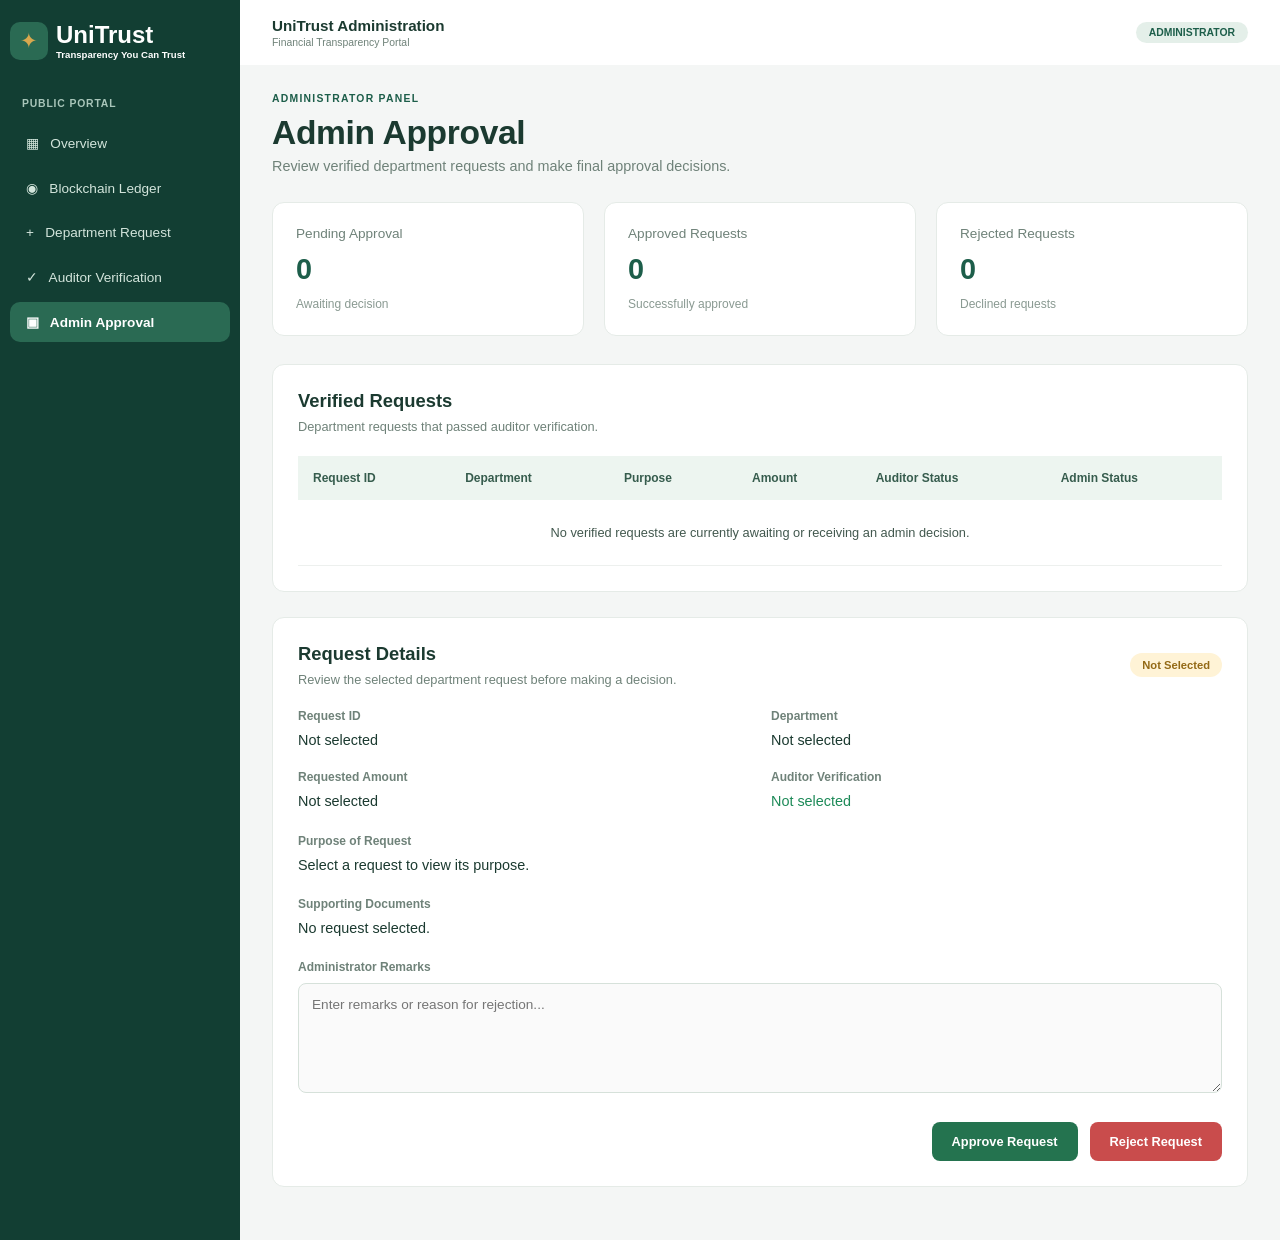
==== unitrust/approval.html @ 1415d0fa "Add files via upload" ====
<!DOCTYPE html>
<html lang="en">

<head>
    <meta charset="UTF-8">
    <meta name="viewport" content="width=device-width, initial-scale=1.0">

    <title>Admin Approval | UniTrust</title>

    <!-- SHARED CSS -->
    <link rel="stylesheet" href="css/base.css">
    <link rel="stylesheet" href="css/app.css">

    <!-- PAGE CSS -->
    <link rel="stylesheet" href="css/approval.css">
</head>

<body>

    <div class="app">

        <!-- SIDEBAR -->
        <aside class="sidebar">

            <a href="index.html" class="brand">
                <span class="logo-mark">✦</span>

                <div>
                    <span class="brand__name">UniTrust</span>
                    <span class="brand__tagline">
                        Transparency You Can Trust
                    </span>
                </div>
            </a>

            <p class="nav-label">Public Portal</p>

            <nav class="nav">

                <a href="dashboard.html">
                    ▦ &nbsp; Overview
                </a>

                <a href="ledger.html" class="nav__link">
                    ◉ &nbsp; Blockchain Ledger
                </a>

                <a href="request.html">
                    + &nbsp; Department Request
                </a>

                <a href="auditor.html">
                    ✓ &nbsp; Auditor Verification
                </a>

                <a href="approval.html" class="active">
                    ▣ &nbsp; Admin Approval
                </a>

            </nav>

        </aside>


        <!-- MAIN AREA -->
        <main class="main">

            <!-- TOPBAR -->
            <header class="topbar">

                <div>
                    <p class="topbar__uni">
                        UniTrust Administration
                    </p>

                    <p class="topbar__sub">
                        Financial Transparency Portal
                    </p>
                </div>

                <span class="pill">Administrator</span>

            </header>


            <!-- PAGE CONTENT -->
            <section class="content approval-content">

                <!-- PAGE HEADING -->
                <div class="page-heading">

                    <p class="eyebrow">
                        ADMINISTRATOR PANEL
                    </p>

                    <h1 class="page-title">
                        Admin Approval
                    </h1>

                    <p class="page-sub">
                        Review verified department requests and make final approval decisions.
                    </p>

                </div>


                <!-- SUMMARY CARDS -->
                <div class="summary-grid">

                    <div class="summary-card">
                        <p>Pending Approval</p>
                        <h2 id="pending-count">0</h2>
                        <span>Awaiting decision</span>
                    </div>

                    <div class="summary-card">
                        <p>Approved Requests</p>
                        <h2 id="approved-count">0</h2>
                        <span>Successfully approved</span>
                    </div>

                    <div class="summary-card">
                        <p>Rejected Requests</p>
                        <h2 id="rejected-count">0</h2>
                        <span>Declined requests</span>
                    </div>

                </div>


                <!-- VERIFIED REQUESTS TABLE -->
                <div class="approval-card">

                    <div class="section-heading">

                        <div>
                            <h2>Verified Requests</h2>

                            <p>
                                Department requests that passed auditor verification.
                            </p>
                        </div>

                    </div>


                    <div class="table-container">

                        <table>

                            <thead>
                                <tr>
                                    <th>Request ID</th>
                                    <th>Department</th>
                                    <th>Purpose</th>
                                    <th>Amount</th>
                                    <th>Auditor Status</th>
                                    <th>Admin Status</th>
                                </tr>
                            </thead>

                            <tbody id="admin-request-queue">
                                <!-- Automatically populated by approval.js -->
                            </tbody>

                        </table>

                    </div>

                </div>


                <!-- REQUEST DETAILS -->
                <div class="approval-card">

                    <div class="section-heading">

                        <div>
                            <h2>Request Details</h2>

                            <p>
                                Review the selected department request before making a decision.
                            </p>
                        </div>

                        <span class="status pending" id="selected-status">
                            Not Selected
                        </span>

                    </div>


                    <!-- REQUEST INFORMATION -->
                    <div class="details-grid">

                        <div class="detail-item">
                            <label>Request ID</label>
                            <p id="detail-id">Not selected</p>
                        </div>

                        <div class="detail-item">
                            <label>Department</label>
                            <p id="detail-department">Not selected</p>
                        </div>

                        <div class="detail-item">
                            <label>Requested Amount</label>
                            <p id="detail-amount">Not selected</p>
                        </div>

                        <div class="detail-item">
                            <label>Auditor Verification</label>
                            <p class="verified-text" id="detail-auditor-status">
                                Not selected
                            </p>
                        </div>

                    </div>


                    <!-- PURPOSE -->
                    <div class="detail-item purpose-section">

                        <label>Purpose of Request</label>

                        <p id="detail-purpose">
                            Select a request to view its purpose.
                        </p>

                    </div>


                    <!-- SUPPORTING DOCUMENTS -->
                    <div class="detail-item purpose-section">

                        <label>Supporting Documents</label>

                        <p id="admin-documents">
                            No request selected.
                        </p>

                    </div>


                    <!-- ADMIN REMARKS -->
                    <div class="remarks-section">

                        <label for="admin-remarks">
                            Administrator Remarks
                        </label>

                        <textarea
                            id="admin-remarks"
                            placeholder="Enter remarks or reason for rejection..."
                        ></textarea>

                    </div>


                    <!-- ACTION BUTTONS -->
                    <div class="action-buttons">

                        <button
                            type="button"
                            class="approve-btn"
                            id="approve-btn"
                            disabled>

                            Approve Request

                        </button>

                        <button
                            type="button"
                            class="reject-btn"
                            id="reject-btn"
                            disabled>

                            Reject Request

                        </button>

                    </div>

                </div>

            </section>

        </main>

    </div>


    <!-- JAVASCRIPT -->
    <script src="js/approval.js"></script>

</body>
</html>
---- unitrust/css/base.css ----
* { box-sizing: border-box; }

a {
  text-decoration: none;
  color: inherit;
}

.logo-mark {
  width: 38px;
  height: 38px;
  display: grid;
  place-items: center;
  background: #2a6a53;
  color: #d9a84e;
  border-radius: 10px;
  font-size: 1.3rem;
}

.brand {
  display: flex;
  align-items: center;
  gap: 8px;
}

.brand__name {
  display: block;
  font-size: 1.5rem;
  font-weight: 800;
  line-height: 1;
  color: #0b3b2c;
}

.brand__tagline {
  display: block;
  margin-top: 2px;
  font-size: 0.6rem;
  font-weight: 700;
  color: #0b3b2c;
}
---- unitrust/css/app.css ----
/* =================================
   UNITRUST SHARED APP DESIGN
================================= */

* {
    box-sizing: border-box;
}

body {
    margin: 0;
    font-family: "Inter", sans-serif;
    background: #f4f6f5;
    color: #1b3a30;
}

/* MAIN APPLICATION LAYOUT */

.app {
    display: grid;
    grid-template-columns: 240px minmax(0, 1fr);
    min-height: 100vh;
}

/* SIDEBAR */

.sidebar {
    background: #123e33;
    padding: 22px 10px;
    min-height: 100vh;
}

/* LOGO */

.sidebar .brand {
    display: flex;
    align-items: center;
    gap: 8px;
    text-decoration: none;
}

.sidebar .brand__name,
.sidebar .brand__tagline {
    color: #ffffff;
}

/* NAVIGATION */

.nav-label {
    margin: 38px 12px 14px;
    font-size: 0.65rem;
    font-weight: 600;
    letter-spacing: 0.08em;
    text-transform: uppercase;
    color: #a9c6ba;
}

.nav {
    display: flex;
    flex-direction: column;
    gap: 5px;
}

.nav a {
    display: block;
    padding: 12px 16px;
    border-radius: 10px;
    font-size: 0.85rem;
    color: #d3e5dc;
    text-decoration: none;
    transition: background 0.2s ease;
}

.nav a:hover {
    background: #205644;
}

.nav a.active {
    background: #2a6a53;
    color: #ffffff;
    font-weight: 600;
}

/* MAIN AREA */

.main {
    min-width: 0;
}

/* TOPBAR */

.topbar {
    display: flex;
    justify-content: space-between;
    align-items: center;
    padding: 14px 32px;
    background: #ffffff;
    min-height: 65px;
}

.topbar__uni {
    margin: 0;
    font-size: 0.95rem;
    font-weight: 600;
}

.topbar__sub {
    margin: 3px 0 0;
    font-size: 0.65rem;
    color: #6f8279;
}

/* PUBLIC VIEWER BADGE */

.pill {
    padding: 5px 13px;
    border-radius: 999px;
    background: #e4efe9;
    font-size: 0.65rem;
    font-weight: 700;
    text-transform: uppercase;
    color: #1d5e4a;
}

/* PAGE CONTENT */

.content {
    padding: 28px 32px;
}

/* PAGE HEADINGS */

.eyebrow {
    margin: 0;
    font-size: 0.65rem;
    font-weight: 700;
    letter-spacing: 0.12em;
    text-transform: uppercase;
    color: #1d5e4a;
}

.page-title {
    margin: 10px 0 6px;
    font-size: 2.1rem;
    font-weight: 700;
    letter-spacing: -0.01em;
}

.page-sub {
    margin: 0;
    font-size: 0.9rem;
    color: #6f8279;
}

/* RESPONSIVE DESIGN */

@media (max-width: 800px) {

    .app {
        grid-template-columns: 1fr;
    }

    .sidebar {
        min-height: auto;
    }

    .nav {
        flex-direction: row;
        flex-wrap: wrap;
    }

    .nav-label {
        margin-top: 20px;
    }

}

@media (max-width: 600px) {

    .content {
        padding: 20px 14px;
    }

    .topbar {
        padding: 14px;
    }

    .page-title {
        font-size: 1.6rem;
    }

}
---- unitrust/css/approval.css ----
/* =================================
   UNITRUST ADMIN APPROVAL PAGE
================================= */


/* PAGE HEADING */

.page-heading {
    margin-bottom: 28px;
}


/* PAGE CONTENT */

.approval-content {
    padding: 28px 32px;
}


/* SUMMARY CARDS */

.summary-grid {
    display: grid;
    grid-template-columns: repeat(3, 1fr);
    gap: 20px;
    margin-bottom: 28px;
}

.summary-card {
    background: #ffffff;
    padding: 23px;
    border: 1px solid #e5ebe7;
    border-radius: 12px;
}

.summary-card p {
    color: #6f8279;
    font-size: 0.85rem;
    margin: 0 0 12px;
}

.summary-card h2 {
    color: #1d5e4a;
    font-size: 1.8rem;
    margin: 0 0 8px;
}

.summary-card span {
    color: #8a9a92;
    font-size: 0.75rem;
}


/* APPROVAL CARDS */

.approval-card {
    background: #ffffff;
    padding: 25px;
    border: 1px solid #e5ebe7;
    border-radius: 12px;
    margin-bottom: 25px;
}

.section-heading {
    display: flex;
    justify-content: space-between;
    align-items: center;
    gap: 15px;
    margin-bottom: 22px;
}

.section-heading h2 {
    color: #1b3a30;
    font-size: 1.15rem;
    margin: 0 0 7px;
}

.section-heading p {
    color: #6f8279;
    font-size: 0.8rem;
    margin: 0;
}


/* REQUEST TABLE */

.table-container {
    width: 100%;
    overflow-x: auto;
}

table {
    width: 100%;
    border-collapse: collapse;
    text-align: left;
}

th {
    background: #edf5f0;
    color: #365c4d;
    font-size: 0.75rem;
    font-weight: 600;
    padding: 15px;
    white-space: nowrap;
}

td {
    color: #42584e;
    font-size: 0.8rem;
    padding: 16px 15px;
    border-bottom: 1px solid #edf0ee;
    white-space: nowrap;
}

tbody tr:hover {
    background: #f8fbf9;
}


/* STATUS LABELS */

.status {
    display: inline-block;
    padding: 6px 12px;
    border-radius: 20px;
    font-size: 0.7rem;
    font-weight: 600;
    white-space: nowrap;
}

.verified {
    color: #1d684c;
    background: #e2f3e9;
}

.pending {
    color: #946a16;
    background: #fff3d6;
}


/* REQUEST DETAILS */

.details-grid {
    display: grid;
    grid-template-columns: repeat(2, 1fr);
    gap: 22px;
    margin-bottom: 25px;
}

.detail-item label,
.remarks-section label {
    display: block;
    color: #6f8279;
    font-size: 0.75rem;
    font-weight: 600;
    margin-bottom: 9px;
}

.detail-item p {
    color: #1b3a30;
    font-size: 0.9rem;
    font-weight: 500;
    margin: 0;
}

.verified-text {
    color: #1d8a58 !important;
}

.purpose-section {
    margin-bottom: 24px;
}

.document-link {
    color: #1d7655;
    font-size: 0.85rem;
    font-weight: 600;
    text-decoration: none;
}

.document-link:hover {
    text-decoration: underline;
}


/* ADMIN REMARKS */

.remarks-section {
    margin-bottom: 22px;
}

.remarks-section textarea {
    width: 100%;
    min-height: 110px;
    padding: 13px;
    border: 1px solid #d6e1da;
    border-radius: 8px;
    resize: vertical;
    font-family: inherit;
    font-size: 0.85rem;
    color: #1b3a30;
}

.remarks-section textarea:focus {
    outline: none;
    border-color: #2a6a53;
}


/* ACTION BUTTONS */

.action-buttons {
    display: flex;
    justify-content: flex-end;
    gap: 12px;
    margin-top: 25px;
}

.action-buttons button {
    padding: 12px 20px;
    border: none;
    border-radius: 8px;
    font-size: 0.8rem;
    font-weight: 600;
    cursor: pointer;
    transition: background 0.3s ease;
}

.approve-btn {
    color: #ffffff;
    background: #24734f;
}

.approve-btn:hover {
    background: #185b3d;
}

.reject-btn {
    color: #ffffff;
    background: #c94c4c;
}

.reject-btn:hover {
    background: #a93636;
}


/* RESPONSIVE DESIGN */

@media (max-width: 900px) {

    .summary-grid {
        grid-template-columns: repeat(2, 1fr);
    }

}

@media (max-width: 600px) {

    .approval-content {
        padding: 20px 14px;
    }

    .summary-grid {
        grid-template-columns: 1fr;
    }

    .details-grid {
        grid-template-columns: 1fr;
    }

    .section-heading {
        align-items: flex-start;
        flex-direction: column;
    }

    .action-buttons {
        flex-direction: column;
    }

    .action-buttons button {
        width: 100%;
    }

    /* SELECTED REQUEST HIGHLIGHT */

    .request-row {
        cursor: pointer;
    }

    .request-row:hover {
        background: #f0f7f3;
    }

    .request-row.selected {
        background: #e4efe9;
        outline: 2px solid #2a6a53;
        outline-offset: -2px;
    }

    /* APPROVAL STATUS COLORS */

    .status.approved {
    background: #dcfce7;
    color: #166534;
    }

    .status.rejected {
        background: #fee2e2;
        color: #991b1b;
    }

    /* DISABLED BUTTONS */

    .action-buttons button:disabled {
        opacity: 0.5;
        cursor: not-allowed;
    }

}
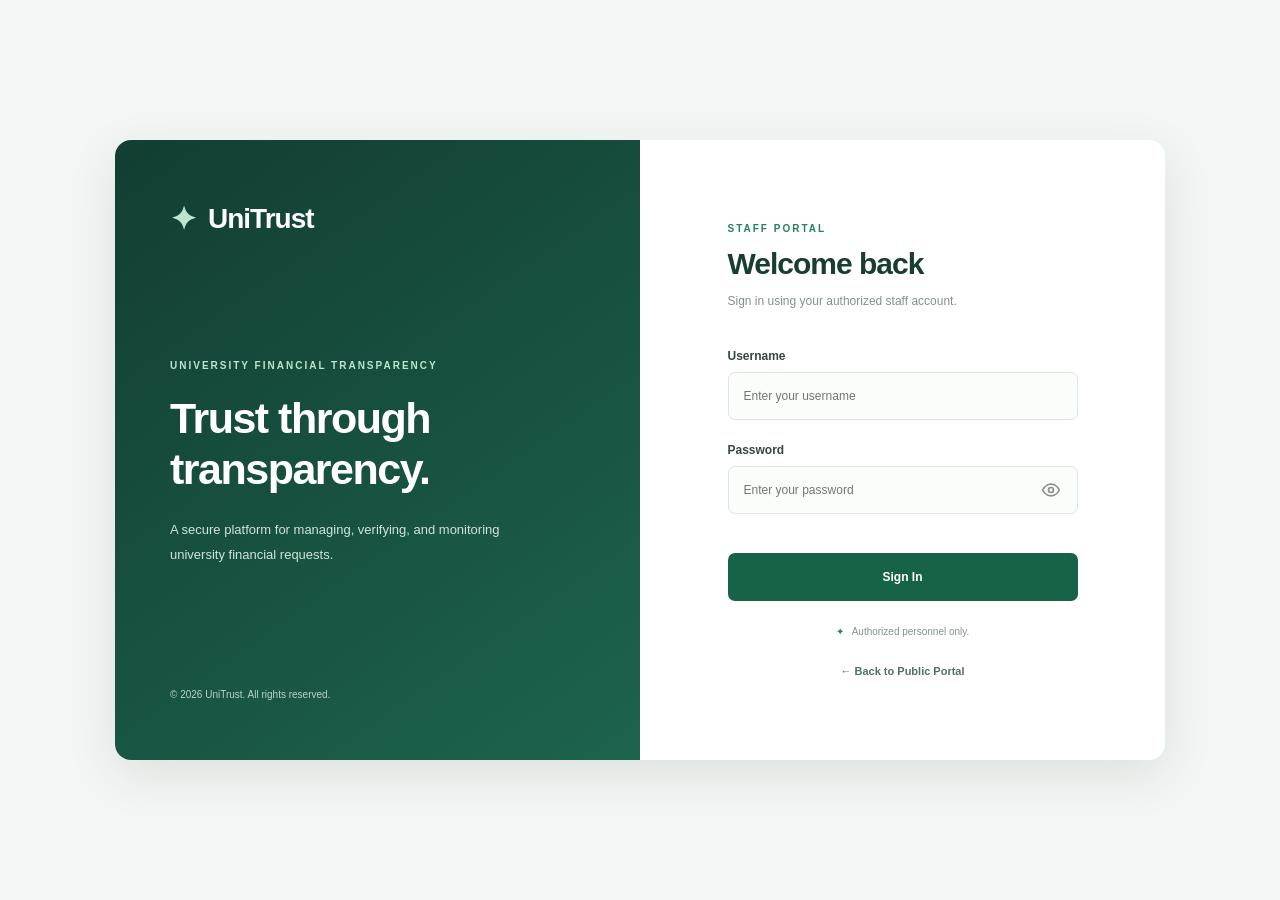
==== commit 33dba52f: "Keep authenticated role across UniTrust pages" ====
--- a/unitrust/approval.html
+++ b/unitrust/approval.html
@@ -293,7 +293,8 @@
 
 
     <!-- JAVASCRIPT -->
-    <script src="js/approval.js"></script>
+        <script src="js/auth.js"></script>
+<script src="js/approval.js"></script>
 
 </body>
 </html>
